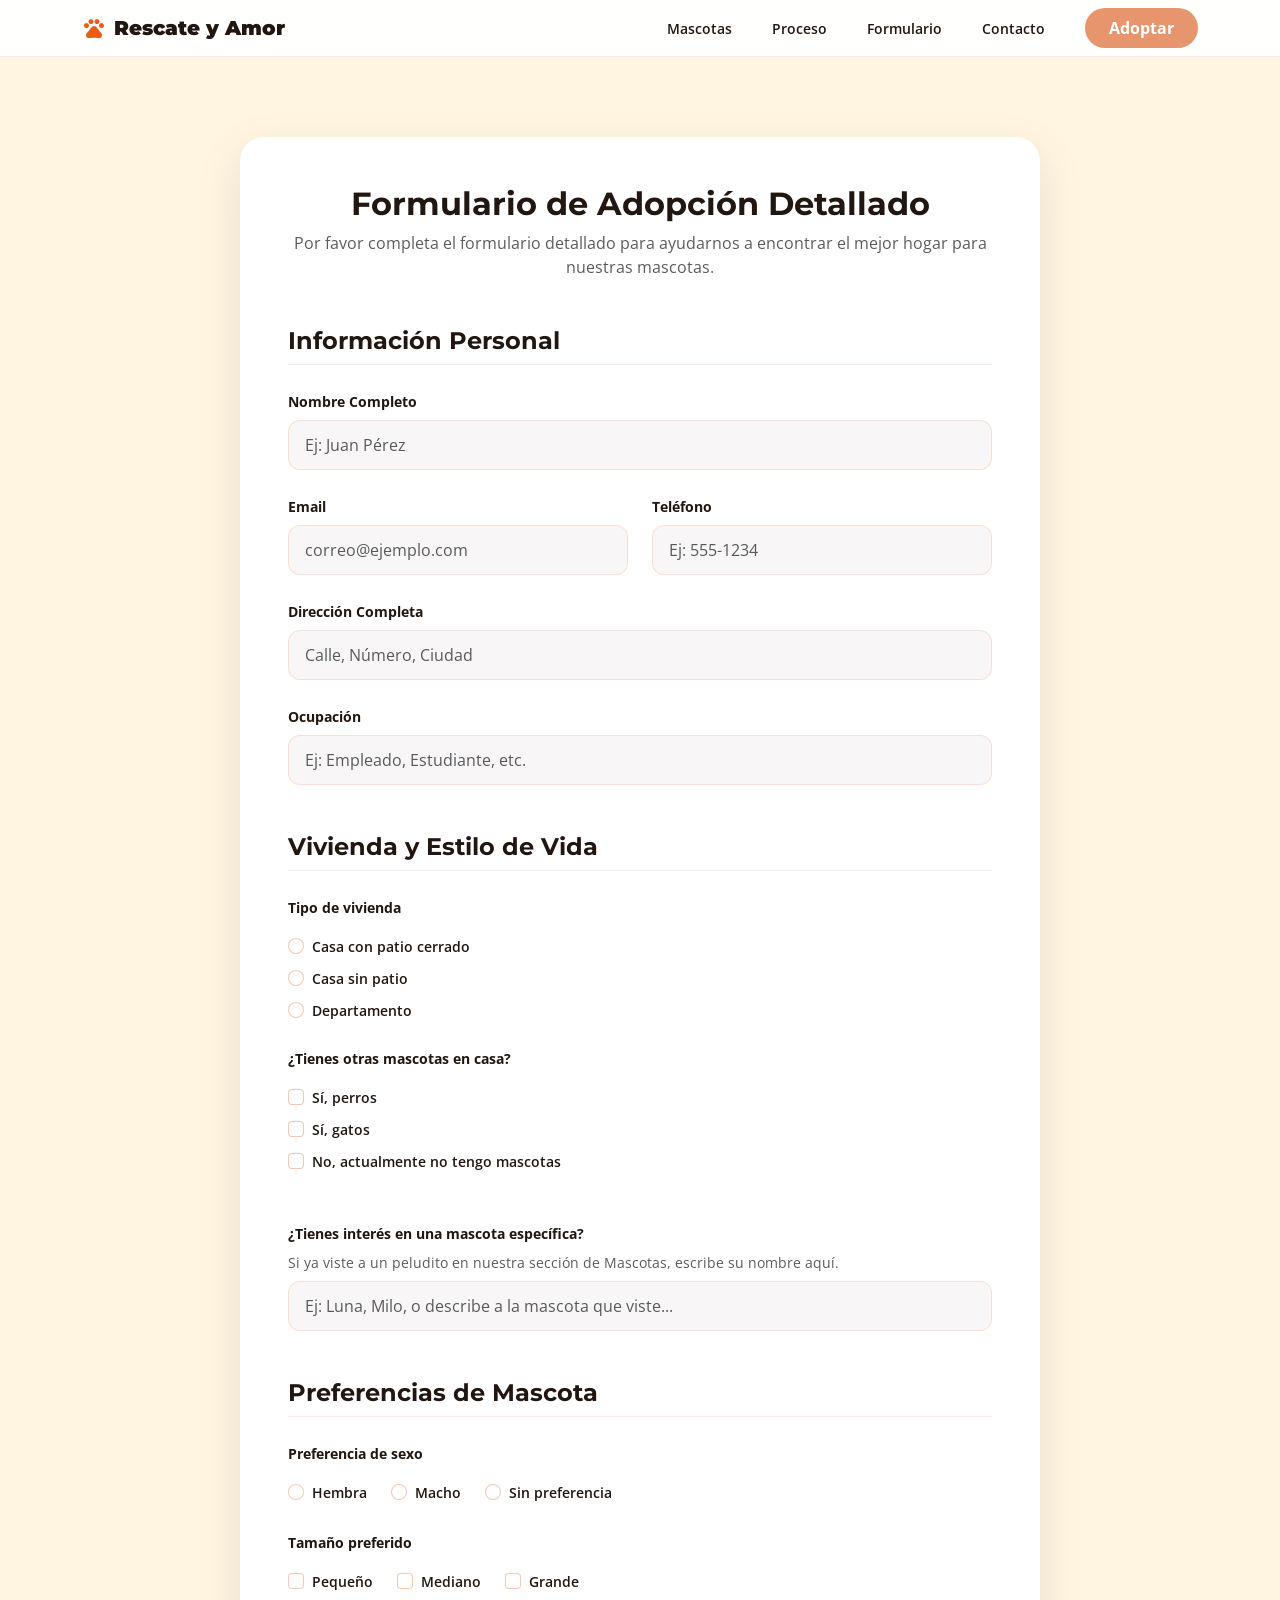
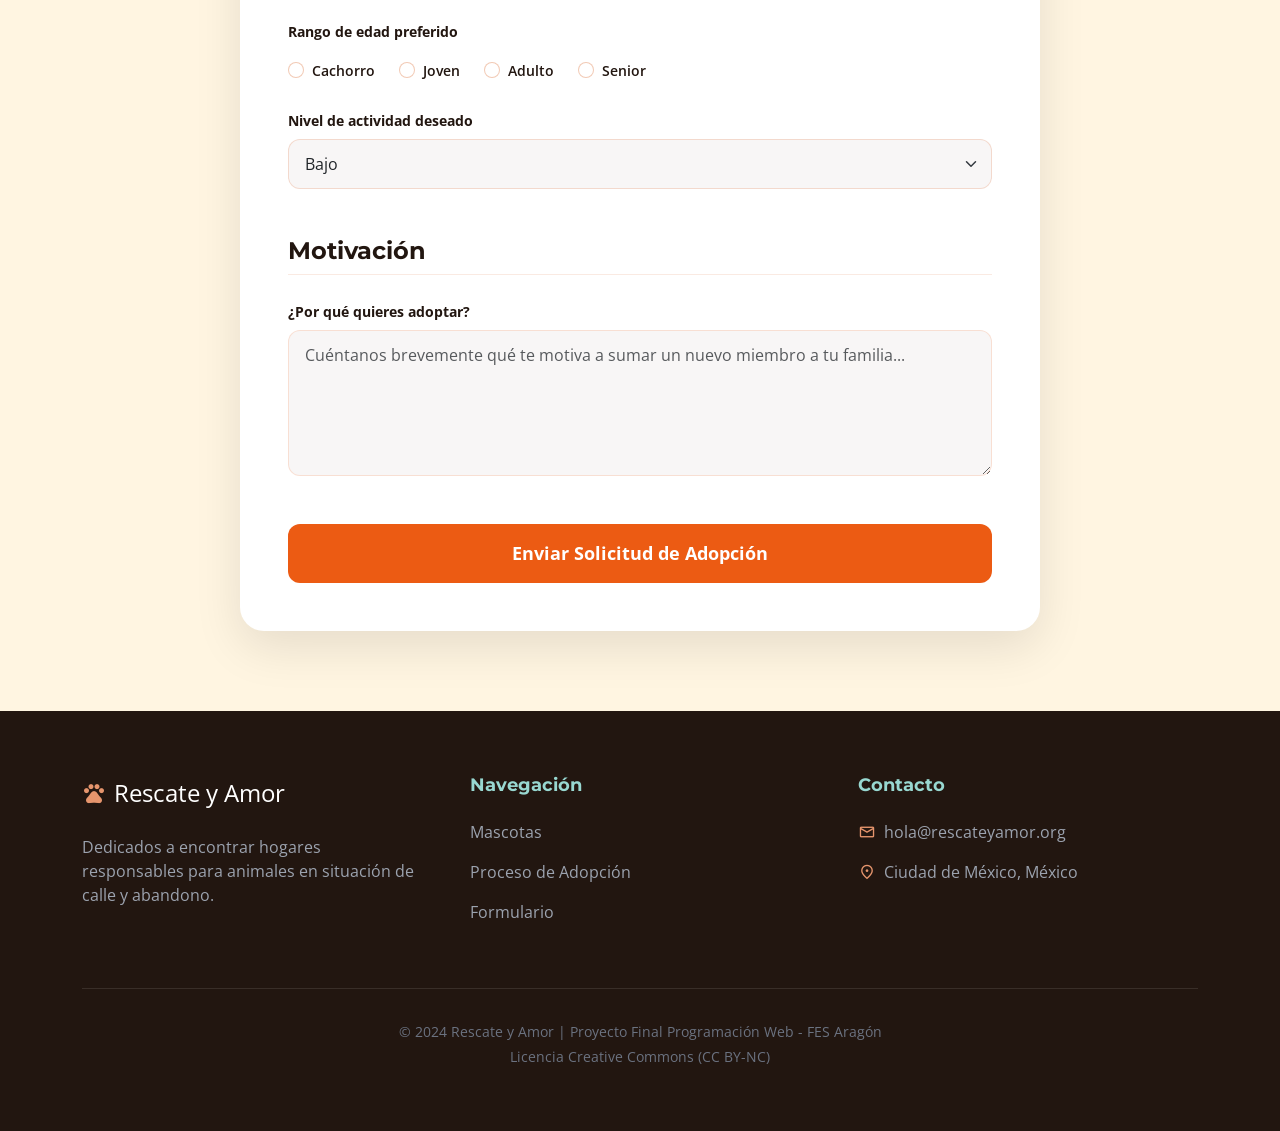
==== views/formulario.html @ e03c0bfc "Add HTML structure and styles for the adoption form page" ====
<!DOCTYPE html>
<html lang="es">
<head>
    <meta charset="utf-8">
    <meta content="width=device-width, initial-scale=1.0" name="viewport">
    <title>Formulario de Adopción - Rescate y Amor</title>
    
    <!-- Google Fonts -->
    <link rel="preconnect" href="https://fonts.googleapis.com">
    <link rel="preconnect" href="https://fonts.gstatic.com" crossorigin>
    <link href="https://fonts.googleapis.com/css2?family=Montserrat:wght@700;900&family=Open+Sans:wght@400;600;700&display=swap" rel="stylesheet">
    <link href="https://fonts.googleapis.com/css2?family=Material+Symbols+Outlined:wght,FILL@100..700,0..1&display=swap" rel="stylesheet">
    
    <!-- Bootstrap CSS -->
    <link href="https://cdn.jsdelivr.net/npm/bootstrap@5.3.2/dist/css/bootstrap.min.css" rel="stylesheet">
    
    <!-- Custom CSS -->
    <link href="../assests/css/formulario_styles.css" rel="stylesheet">
</head>
<body>

    <!-- Sticky Navbar -->
    <nav class="navbar navbar-expand-md sticky-top px-3">
        <div class="container-xl">
            <a class="navbar-brand d-flex align-items-center gap-2" href="#">
                <span class="material-symbols-outlined text-primary-icon">pets</span>
                Rescate y Amor
            </a>
            
            <button class="navbar-toggler border-0" type="button" data-bs-toggle="collapse" data-bs-target="#navbarNav" aria-controls="navbarNav" aria-expanded="false" aria-label="Toggle navigation">
                <span class="material-symbols-outlined">menu</span>
            </button>
            
            <div class="collapse navbar-collapse justify-content-end" id="navbarNav">
                <ul class="navbar-nav align-items-center gap-2 gap-md-4">
                    <li class="nav-item">
                        <a class="nav-link" href="index.html#mascotas">Mascotas</a>
                    </li>
                    <li class="nav-item">
                        <a class="nav-link" href="index.html#proceso">Proceso</a>
                    </li>
                    <li class="nav-item">
                        <a class="nav-link" href="formulario.html">Formulario</a>
                    </li>
                    <li class="nav-item">
                        <a class="nav-link" href="#contacto">Contacto</a>
                    </li>
                    <li class="nav-item mt-2 mt-md-0 ms-md-2">
                        <button class="btn btn-adoptar">Adoptar</button>
                    </li>
                </ul>
            </div>
        </div>
    </nav>

    <!-- Main Content -->
    <main class="form-wrapper">
        <div class="form-container">
            <div class="text-center mb-5">
                <h2 class="fw-black mb-2">Formulario de Adopción Detallado</h2>
                <p class="text-muted">Por favor completa el formulario detallado para ayudarnos a encontrar el mejor hogar para nuestras mascotas.</p>
            </div>

            <form>
                <!-- Información Personal -->
                <div class="mb-5">
                    <h3 class="section-title">Información Personal</h3>
                    <div class="row g-4">
                        <div class="col-12">
                            <label class="form-label">Nombre Completo</label>
                            <input class="form-control" placeholder="Ej: Juan Pérez" type="text" required>
                        </div>
                        <div class="col-md-6">
                            <label class="form-label">Email</label>
                            <input class="form-control" placeholder="correo@ejemplo.com" type="email" required>
                        </div>
                        <div class="col-md-6">
                            <label class="form-label">Teléfono</label>
                            <input class="form-control" placeholder="Ej: 555-1234" type="tel" required>
                        </div>
                        <div class="col-12">
                            <label class="form-label">Dirección Completa</label>
                            <input class="form-control" placeholder="Calle, Número, Ciudad" type="text" required>
                        </div>
                        <div class="col-12">
                            <label class="form-label">Ocupación</label>
                            <input class="form-control" placeholder="Ej: Empleado, Estudiante, etc." type="text" required>
                        </div>
                    </div>
                </div>

                <!-- Vivienda y Estilo de Vida -->
                <div class="mb-5">
                    <h3 class="section-title">Vivienda y Estilo de Vida</h3>
                    
                    <div class="mb-4">
                        <label class="form-label mb-3">Tipo de vivienda</label>
                        <div class="form-check mb-2">
                            <input class="form-check-input" name="vivienda" type="radio" id="casa-patio">
                            <label class="form-check-label" for="casa-patio">Casa con patio cerrado</label>
                        </div>
                        <div class="form-check mb-2">
                            <input class="form-check-input" name="vivienda" type="radio" id="casa-sin-patio">
                            <label class="form-check-label" for="casa-sin-patio">Casa sin patio</label>
                        </div>
                        <div class="form-check">
                            <input class="form-check-input" name="vivienda" type="radio" id="departamento">
                            <label class="form-check-label" for="departamento">Departamento</label>
                        </div>
                    </div>

                    <div class="mb-4">
                        <label class="form-label mb-3">¿Tienes otras mascotas en casa?</label>
                        <div class="form-check mb-2">
                            <input class="form-check-input" type="checkbox" id="mascota-perro">
                            <label class="form-check-label" for="mascota-perro">Sí, perros</label>
                        </div>
                        <div class="form-check mb-2">
                            <input class="form-check-input" type="checkbox" id="mascota-gato">
                            <label class="form-check-label" for="mascota-gato">Sí, gatos</label>
                        </div>
                        <div class="form-check">
                            <input class="form-check-input" type="checkbox" id="mascota-ninguna">
                            <label class="form-check-label" for="mascota-ninguna">No, actualmente no tengo mascotas</label>
                        </div>
                    </div>
                </div>

                <!-- Interés Específico -->
                <div class="mb-5">
                    <label class="form-label">¿Tienes interés en una mascota específica?</label>
                    <p class="small text-muted mb-2">Si ya viste a un peludito en nuestra sección de Mascotas, escribe su nombre aquí.</p>
                    <input class="form-control" placeholder="Ej: Luna, Milo, o describe a la mascota que viste..." type="text">
                </div>

                <!-- Preferencias de Mascota -->
                <div class="mb-5">
                    <h3 class="section-title">Preferencias de Mascota</h3>
                    
                    <div class="mb-4">
                        <label class="form-label mb-3">Preferencia de sexo</label>
                        <div class="d-flex flex-wrap gap-4">
                            <div class="form-check">
                                <input class="form-check-input" name="sexo" type="radio" id="sexo-hembra" value="hembra">
                                <label class="form-check-label" for="sexo-hembra">Hembra</label>
                            </div>
                            <div class="form-check">
                                <input class="form-check-input" name="sexo" type="radio" id="sexo-macho" value="macho">
                                <label class="form-check-label" for="sexo-macho">Macho</label>
                            </div>
                            <div class="form-check">
                                <input class="form-check-input" name="sexo" type="radio" id="sexo-indiferente" value="sin_preferencia">
                                <label class="form-check-label" for="sexo-indiferente">Sin preferencia</label>
                            </div>
                        </div>
                    </div>

                    <div class="mb-4">
                        <label class="form-label mb-3">Tamaño preferido</label>
                        <div class="d-flex flex-wrap gap-4">
                            <div class="form-check">
                                <input class="form-check-input" name="tamano" type="checkbox" id="tamano-pequeno" value="pequeno">
                                <label class="form-check-label" for="tamano-pequeno">Pequeño</label>
                            </div>
                            <div class="form-check">
                                <input class="form-check-input" name="tamano" type="checkbox" id="tamano-mediano" value="mediano">
                                <label class="form-check-label" for="tamano-mediano">Mediano</label>
                            </div>
                            <div class="form-check">
                                <input class="form-check-input" name="tamano" type="checkbox" id="tamano-grande" value="grande">
                                <label class="form-check-label" for="tamano-grande">Grande</label>
                            </div>
                        </div>
                    </div>

                    <div class="mb-4">
                        <label class="form-label mb-3">Rango de edad preferido</label>
                        <div class="d-flex flex-wrap gap-4">
                            <div class="form-check">
                                <input class="form-check-input" name="edad" type="radio" id="edad-cachorro" value="cachorro">
                                <label class="form-check-label" for="edad-cachorro">Cachorro</label>
                            </div>
                            <div class="form-check">
                                <input class="form-check-input" name="edad" type="radio" id="edad-joven" value="joven">
                                <label class="form-check-label" for="edad-joven">Joven</label>
                            </div>
                            <div class="form-check">
                                <input class="form-check-input" name="edad" type="radio" id="edad-adulto" value="adulto">
                                <label class="form-check-label" for="edad-adulto">Adulto</label>
                            </div>
                            <div class="form-check">
                                <input class="form-check-input" name="edad" type="radio" id="edad-senior" value="senior">
                                <label class="form-check-label" for="edad-senior">Senior</label>
                            </div>
                        </div>
                    </div>

                    <div class="mb-4">
                        <label class="form-label mb-2">Nivel de actividad deseado</label>
                        <select class="form-select">
                            <option value="bajo">Bajo</option>
                            <option value="moderado">Moderado</option>
                            <option value="alto">Alto</option>
                        </select>
                    </div>
                </div>

                <!-- Motivación -->
                <div class="mb-5">
                    <h3 class="section-title">Motivación</h3>
                    <div>
                        <label class="form-label mb-2">¿Por qué quieres adoptar?</label>
                        <textarea class="form-control" rows="5" placeholder="Cuéntanos brevemente qué te motiva a sumar un nuevo miembro a tu familia..."></textarea>
                    </div>
                </div>

                <button type="submit" class="btn btn-submit">Enviar Solicitud de Adopción</button>
            </form>
        </div>
    </main>

    <!-- Footer -->
    <footer id="contacto">
        <div class="container-xl">
            <div class="row g-5 mb-5">
                <div class="col-md-4">
                    <div class="d-flex align-items-center gap-2 mb-4">
                        <span class="material-symbols-outlined" style="color: var(--accent-warm);">pets</span>
                        <span class="fs-4 fw-black">Rescate y Amor</span>
                    </div>
                    <p style="color: #9ca3af;">Dedicados a encontrar hogares responsables para animales en situación de calle y abandono.</p>
                </div>
                
                <div class="col-md-4">
                    <h4>Navegación</h4>
                    <ul>
                        <li><a href="index.html#mascotas">Mascotas</a></li>
                        <li><a href="index.html#proceso">Proceso de Adopción</a></li>
                        <li><a href="formulario.html">Formulario</a></li>
                    </ul>
                </div>
                
                <div class="col-md-4">
                    <h4>Contacto</h4>
                    <ul class="d-flex flex-column gap-3">
                        <li class="d-flex align-items-center gap-2 mb-0">
                            <span class="material-symbols-outlined" style="color: var(--accent-warm); font-size: 18px;">mail</span>
                            hola@rescateyamor.org
                        </li>
                        <li class="d-flex align-items-center gap-2 mb-0">
                            <span class="material-symbols-outlined" style="color: var(--accent-warm); font-size: 18px;">location_on</span>
                            Ciudad de México, México
                        </li>
                    </ul>
                </div>
            </div>
            
            <div class="footer-bottom">
                <p class="mb-1">© 2024 Rescate y Amor | Proyecto Final Programación Web - FES Aragón</p>
                <p class="mb-0">Licencia Creative Commons (CC BY-NC)</p>
            </div>
        </div>
    </footer>

    <!-- Bootstrap JS -->
    <script src="https://cdn.jsdelivr.net/npm/bootstrap@5.3.2/dist/js/bootstrap.bundle.min.js"></script>
</body>
</html>
---- assests/css/formulario_styles.css ----
/* styles.css */
:root {
  --primary-color: #ec5b13;
  --accent-warm: #E6956D;
  --accent-mint: #98D8D1;
  --background-cream: #FFF5E1;
  --background-light: #f8f6f6;
  --background-dark: #221610;
  --text-main: #221610;
  --text-muted: #6b5a55;
}

body {
  font-family: 'Open Sans', sans-serif;
  background-color: var(--background-cream);
  color: var(--text-main);
}

h1, h2, h3, h4, h5, h6, .navbar-brand {
  font-family: 'Montserrat', sans-serif;
  font-weight: 700;
}

/* Navbar */
.navbar {
  background-color: rgba(255, 255, 255, 0.95);
  backdrop-filter: blur(10px);
  border-bottom: 1px solid rgba(230, 149, 109, 0.2);
}

.navbar-brand {
  color: var(--text-main);
  font-weight: 900;
  font-size: 1.25rem;
}

.nav-link {
  color: var(--text-main);
  font-weight: 600;
  font-size: 0.875rem;
  transition: color 0.3s;
}

.nav-link:hover {
  color: var(--primary-color);
}

.btn-adoptar {
  background-color: var(--accent-warm);
  color: white;
  border-radius: 50rem;
  padding: 0.5rem 1.5rem;
  font-weight: 700;
  transition: all 0.3s ease;
  border: none;
}

.btn-adoptar:hover {
  background-color: var(--primary-color);
  color: white;
  transform: scale(1.05);
}

/* Material Icons Alignment */
.material-symbols-outlined {
  vertical-align: middle;
}

.text-primary-icon {
  color: var(--primary-color);
}

/* Form Container */
.form-wrapper {
  padding: 5rem 1.5rem;
}

.form-container {
  background-color: white;
  border-radius: 1.5rem;
  padding: 3rem;
  box-shadow: 0 1rem 3rem rgba(0, 0, 0, 0.1);
  max-width: 800px;
  margin: 0 auto;
}

.section-title {
  color: var(--text-main);
  border-bottom: 1px solid rgba(230, 149, 109, 0.2);
  padding-bottom: 0.5rem;
  margin-bottom: 1.5rem;
  font-size: 1.5rem;
}

/* Form Controls */
.form-label {
  font-weight: 700;
  font-size: 0.875rem;
  color: var(--text-main);
  margin-bottom: 0.5rem;
}

.form-control, .form-select {
  background-color: var(--background-light);
  border: 1px solid rgba(230, 149, 109, 0.3);
  border-radius: 0.75rem;
  padding: 0.75rem 1rem;
}

.form-control:focus, .form-select:focus {
  border-color: var(--primary-color);
  box-shadow: 0 0 0 0.25rem rgba(236, 91, 19, 0.25);
}

.form-check-label {
  font-size: 0.875rem;
  font-weight: 600;
  cursor: pointer;
}

.form-check-input {
  border-color: rgba(230, 149, 109, 0.5);
  cursor: pointer;
}

.form-check-input:checked {
  background-color: var(--primary-color);
  border-color: var(--primary-color);
}

.btn-submit {
  background-color: var(--primary-color);
  color: white;
  border: none;
  border-radius: 0.75rem;
  padding: 1rem;
  font-weight: 700;
  font-size: 1.125rem;
  width: 100%;
  transition: transform 0.2s ease, background-color 0.2s ease;
}

.btn-submit:hover {
  background-color: #d14a0b;
  transform: scale(1.02);
  color: white;
}

/* Footer */
footer {
  background-color: var(--background-dark);
  color: white;
  padding: 4rem 1.5rem;
}

footer h4 {
  color: var(--accent-mint);
  font-size: 1.125rem;
  margin-bottom: 1.5rem;
}

footer ul {
  list-style: none;
  padding: 0;
}

footer ul li {
  margin-bottom: 1rem;
  color: #9ca3af;
}

footer a {
  color: #9ca3af;
  text-decoration: none;
  transition: color 0.3s;
}

footer a:hover {
  color: white;
}

.footer-bottom {
  border-top: 1px solid rgba(255, 255, 255, 0.1);
  padding-top: 2rem;
  margin-top: 3rem;
  text-align: center;
  color: #6b7280;
  font-size: 0.875rem;
}
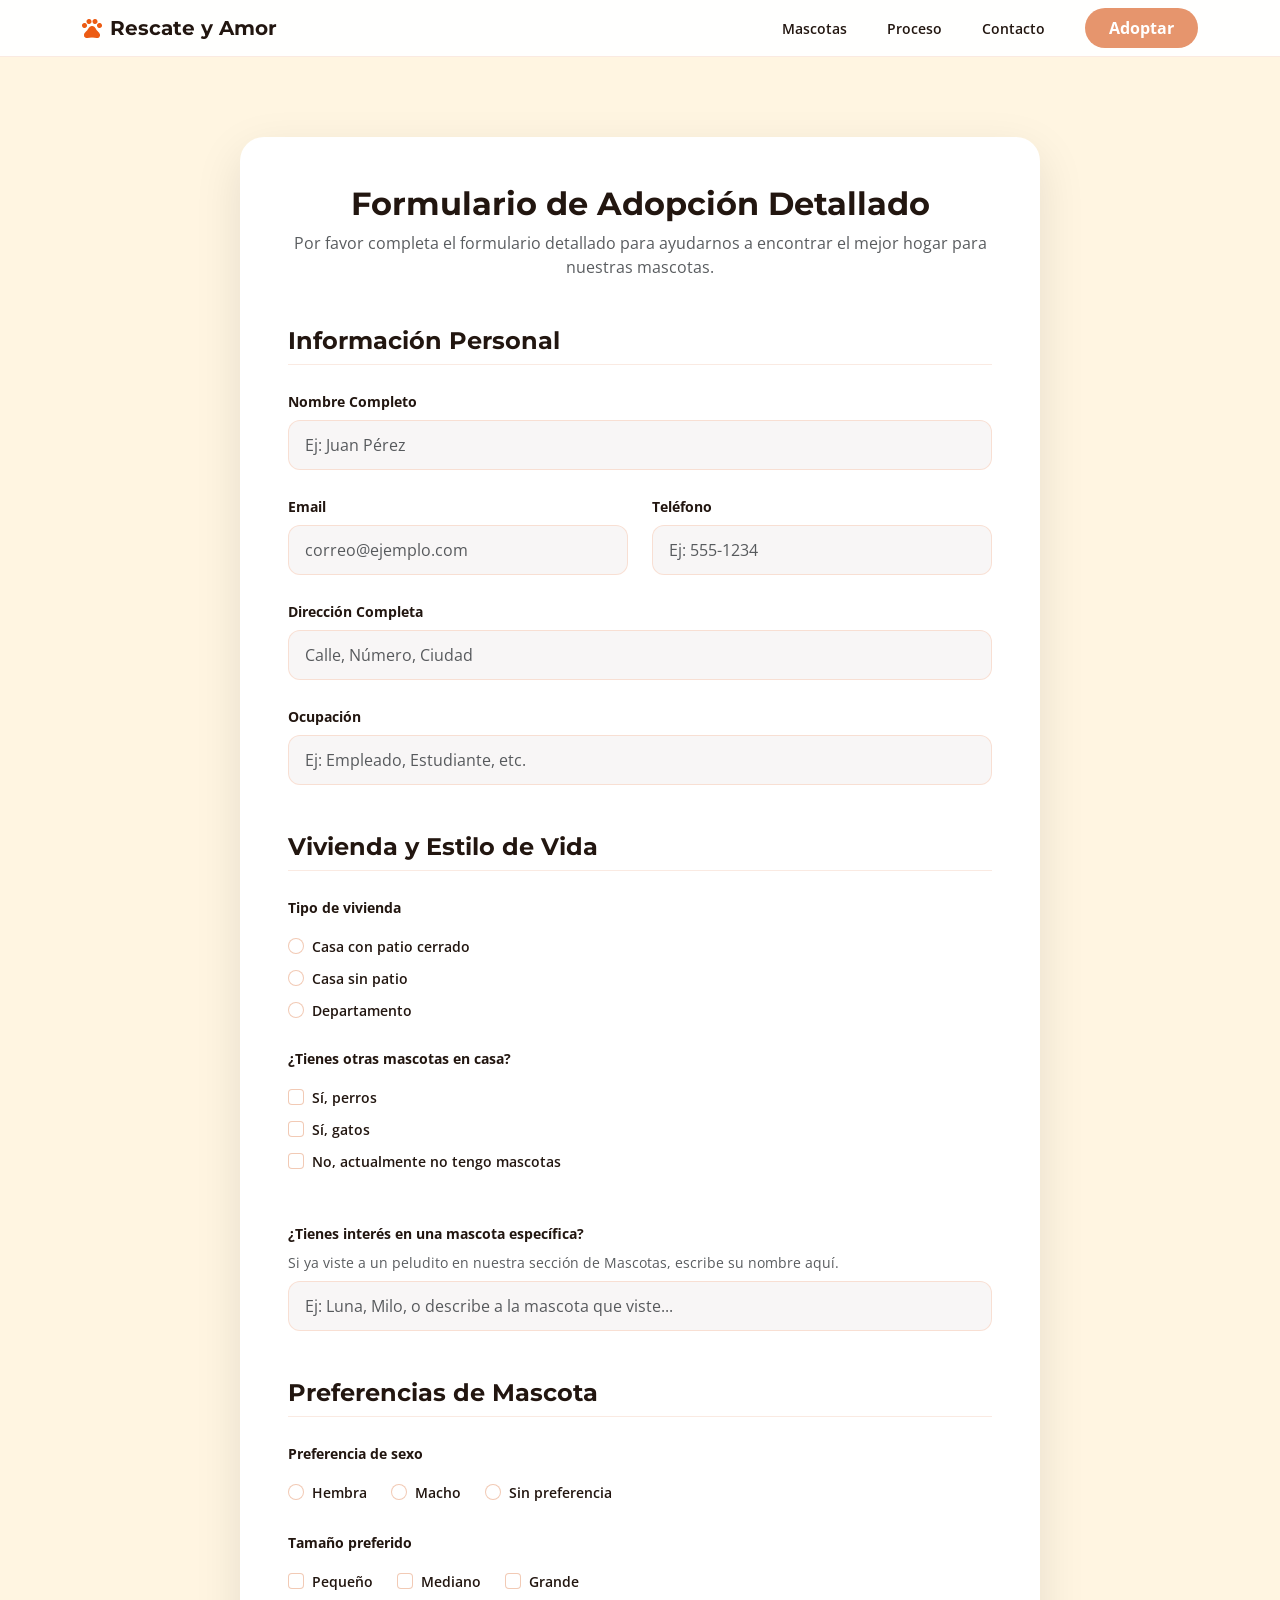
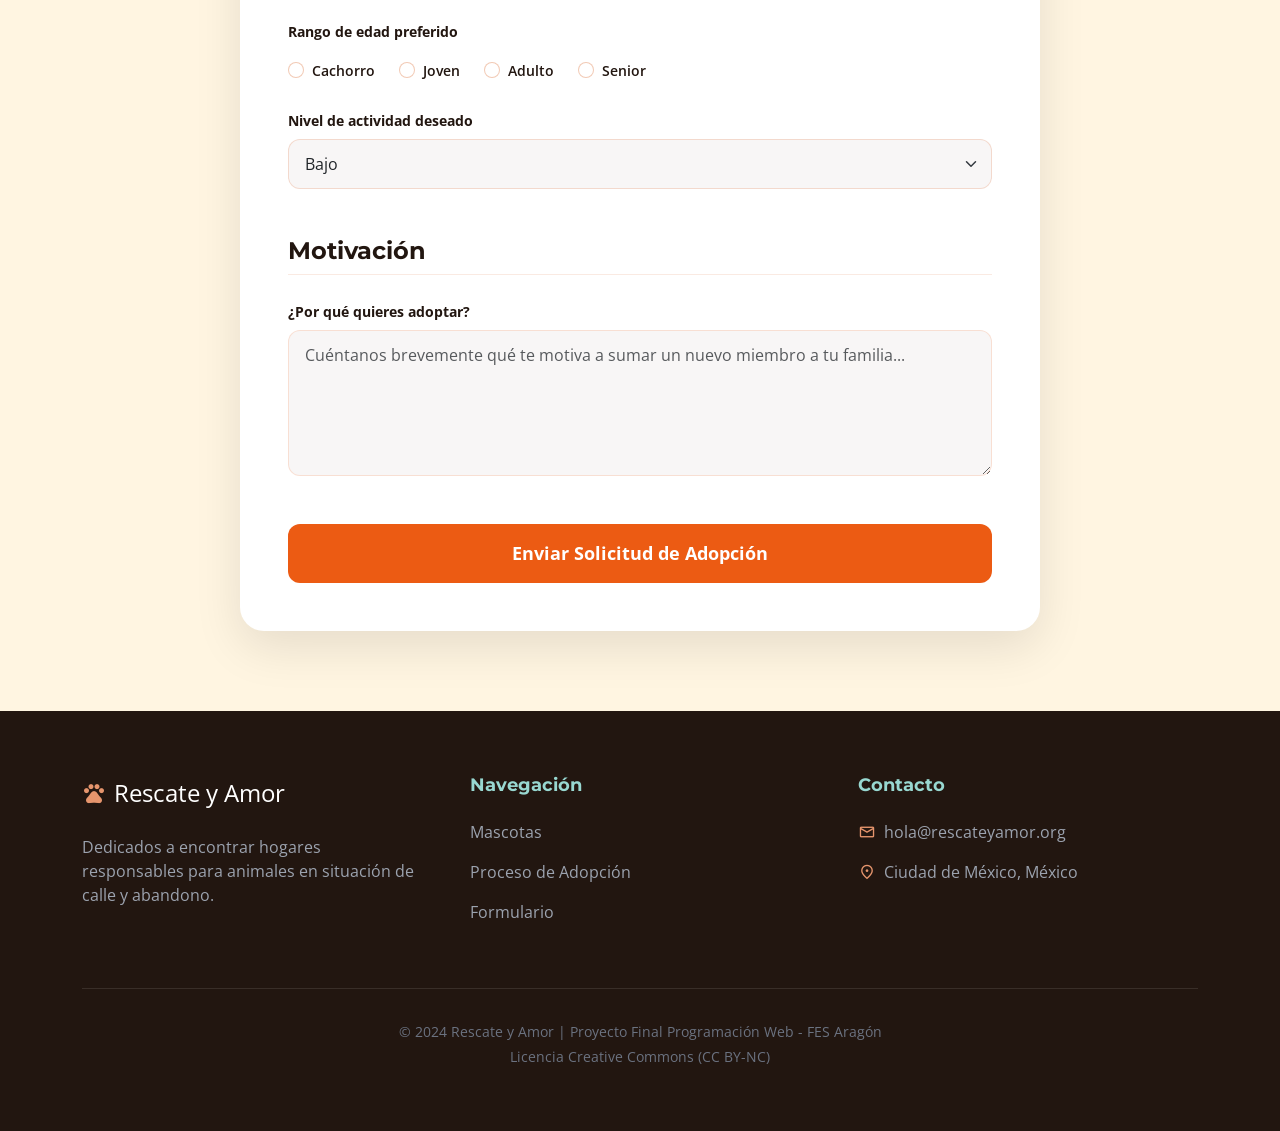
==== commit c7f36bc7: "Update styles for adoption cards, adjust image sizes, and modify navigation links" ====
--- a/views/formulario.html
+++ b/views/formulario.html
@@ -8,7 +8,7 @@
     <!-- Google Fonts -->
     <link rel="preconnect" href="https://fonts.googleapis.com">
     <link rel="preconnect" href="https://fonts.gstatic.com" crossorigin>
-    <link href="https://fonts.googleapis.com/css2?family=Montserrat:wght@700;900&family=Open+Sans:wght@400;600;700&display=swap" rel="stylesheet">
+    <link href="https://fonts.googleapis.com/css2?family=Montserrat:wght@700;900&family=Open+Sans:wght@400;500;600;700&display=swap" rel="stylesheet">
     <link href="https://fonts.googleapis.com/css2?family=Material+Symbols+Outlined:wght,FILL@100..700,0..1&display=swap" rel="stylesheet">
     
     <!-- Bootstrap CSS -->
@@ -22,8 +22,8 @@
     <!-- Sticky Navbar -->
     <nav class="navbar navbar-expand-md sticky-top px-3">
         <div class="container-xl">
-            <a class="navbar-brand d-flex align-items-center gap-2" href="#">
-                <span class="material-symbols-outlined text-primary-icon">pets</span>
+            <a class="navbar-brand fw-bold d-flex align-items-center gap-2" href="../index.html">
+                <img src="/assests/imagenes/icon.png" width="20px" alt="icono de pagina">
                 Rescate y Amor
             </a>
             
@@ -38,9 +38,6 @@
                     </li>
                     <li class="nav-item">
                         <a class="nav-link" href="index.html#proceso">Proceso</a>
-                    </li>
-                    <li class="nav-item">
-                        <a class="nav-link" href="formulario.html">Formulario</a>
                     </li>
                     <li class="nav-item">
                         <a class="nav-link" href="#contacto">Contacto</a>
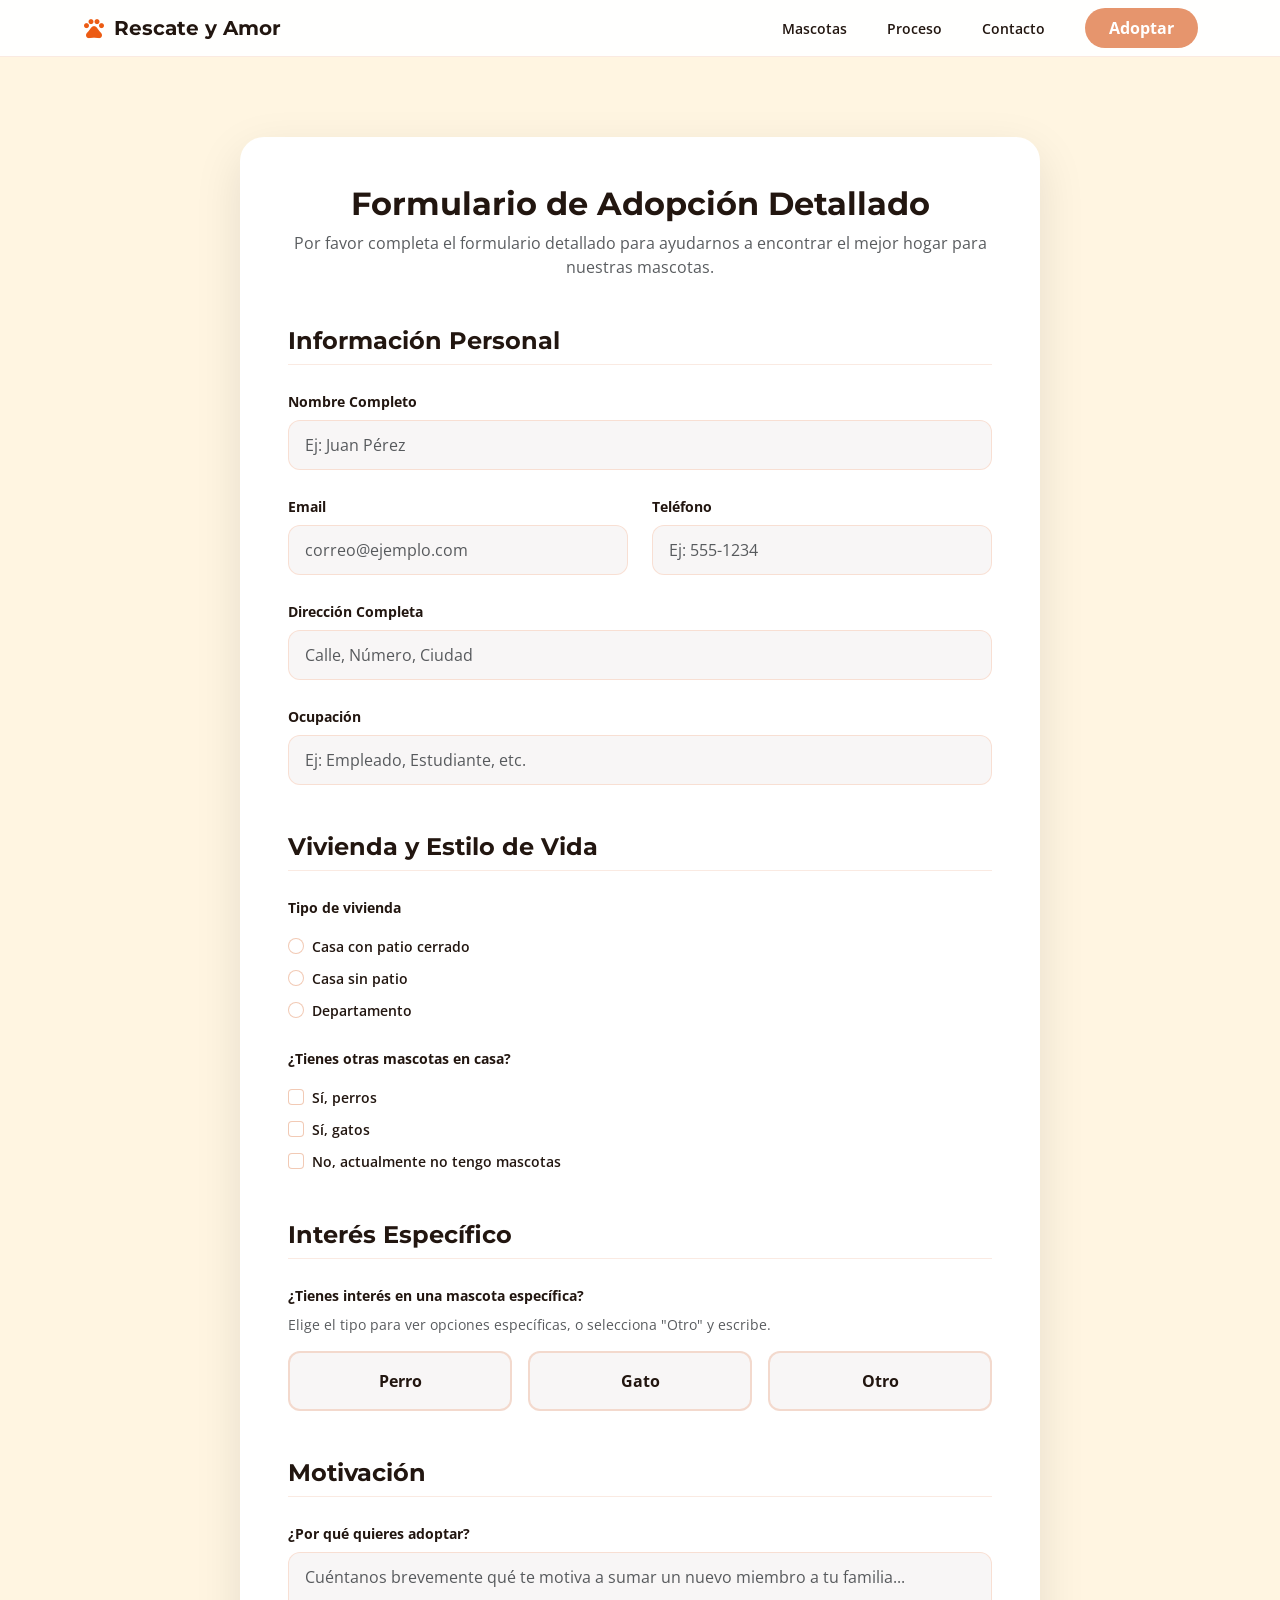
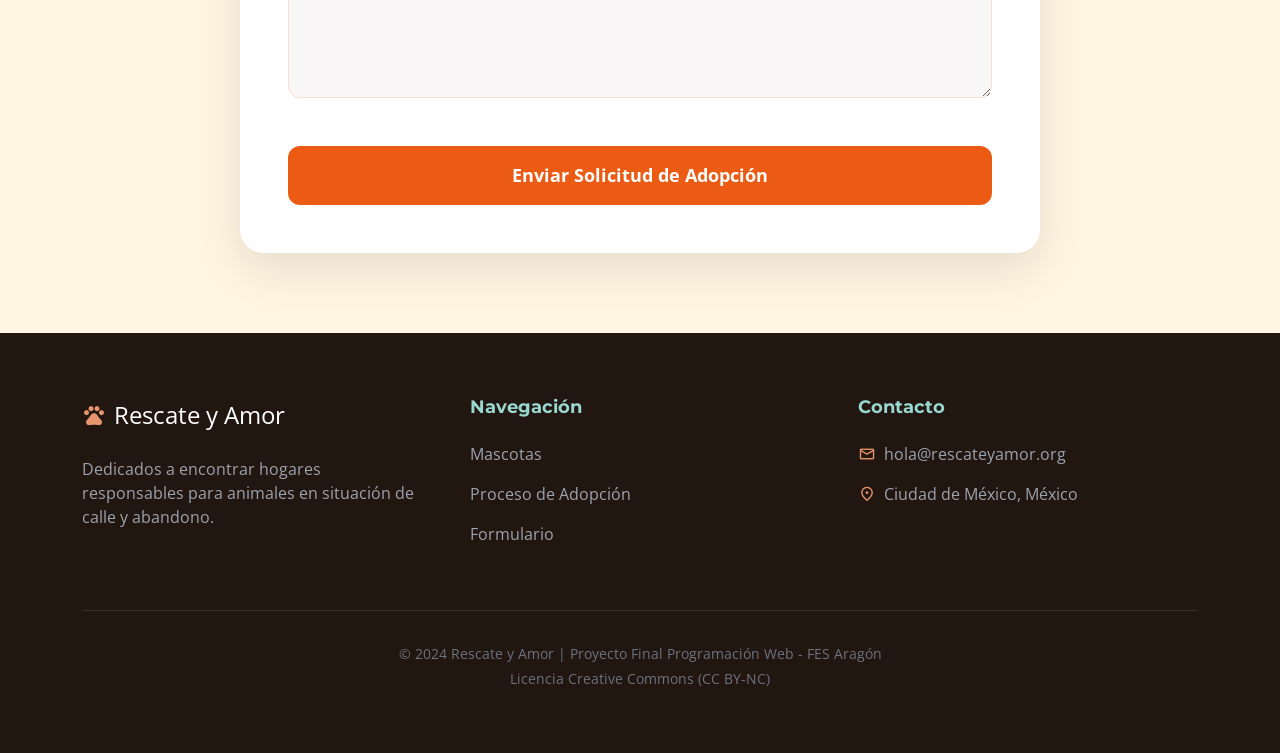
==== commit c7678269: "Add conditional logic and styles for pet selection in adoption form" ====
--- a/views/formulario.html
+++ b/views/formulario.html
@@ -22,8 +22,8 @@
     <!-- Sticky Navbar -->
     <nav class="navbar navbar-expand-md sticky-top px-3">
         <div class="container-xl">
-            <a class="navbar-brand fw-bold d-flex align-items-center gap-2" href="../index.html">
-                <img src="/assests/imagenes/icon.png" width="20px" alt="icono de pagina">
+            <a class="navbar-brand fw-bold d-flex align-items-center gap-2" href="#">
+                <span class="material-symbols-outlined text-primary-icon">pets</span>
                 Rescate y Amor
             </a>
             
@@ -34,10 +34,10 @@
             <div class="collapse navbar-collapse justify-content-end" id="navbarNav">
                 <ul class="navbar-nav align-items-center gap-2 gap-md-4">
                     <li class="nav-item">
-                        <a class="nav-link" href="index.html#mascotas">Mascotas</a>
+                        <a class="nav-link" href="#">Mascotas</a>
                     </li>
                     <li class="nav-item">
-                        <a class="nav-link" href="index.html#proceso">Proceso</a>
+                        <a class="nav-link" href="#">Proceso</a>
                     </li>
                     <li class="nav-item">
                         <a class="nav-link" href="#contacto">Contacto</a>
@@ -59,6 +59,12 @@
             </div>
 
             <form>
+                <!-- RADIOS OCULTOS PARA LÓGICA CONDICIONAL CSS -->
+                <!-- ¡Deben ser hermanos de los divs que queremos ocultar/mostrar! -->
+                <input type="radio" id="pet-dog" name="pet_type" class="d-none">
+                <input type="radio" id="pet-cat" name="pet_type" class="d-none">
+                <input type="radio" id="pet-other" name="pet_type" class="d-none">
+
                 <!-- Información Personal -->
                 <div class="mb-5">
                     <h3 class="section-title">Información Personal</h3>
@@ -123,15 +129,33 @@
                     </div>
                 </div>
 
-                <!-- Interés Específico -->
-                <div class="mb-5">
+                <!-- Interés Específico (Selector Principal) -->
+                <div class="mb-5 pet-selection-wrapper">
+                    <h3 class="section-title">Interés Específico</h3>
                     <label class="form-label">¿Tienes interés en una mascota específica?</label>
-                    <p class="small text-muted mb-2">Si ya viste a un peludito en nuestra sección de Mascotas, escribe su nombre aquí.</p>
-                    <input class="form-control" placeholder="Ej: Luna, Milo, o describe a la mascota que viste..." type="text">
-                </div>
-
-                <!-- Preferencias de Mascota -->
-                <div class="mb-5">
+                    <p class="small text-muted mb-3">Elige el tipo para ver opciones específicas, o selecciona "Otro" y escribe.</p>
+                    
+                    <div class="d-flex flex-wrap gap-3">
+                        <label for="pet-dog" class="pet-selector-btn label-dog">
+                            Perro
+                        </label>
+                        <label for="pet-cat" class="pet-selector-btn label-cat">
+                            Gato
+                        </label>
+                        <label for="pet-other" class="pet-selector-btn label-other">
+                            Otro
+                        </label>
+                    </div>
+                </div>
+
+                <!-- Opciones para 'Otro' (Oculto por defecto) -->
+                <div class="mb-5 hidden-section conditional-other">
+                    <label class="form-label">Describe la mascota</label>
+                    <input class="form-control" name="other_pet" placeholder="Ej: conejo, hurón, ave..." type="text">
+                </div>
+
+                <!-- Preferencias de Mascota (Oculto por defecto, solo sale con Perro o Gato) -->
+                <div class="mb-5 hidden-section conditional-preferences">
                     <h3 class="section-title">Preferencias de Mascota</h3>
                     
                     <div class="mb-4">
@@ -231,8 +255,8 @@
                 <div class="col-md-4">
                     <h4>Navegación</h4>
                     <ul>
-                        <li><a href="index.html#mascotas">Mascotas</a></li>
-                        <li><a href="index.html#proceso">Proceso de Adopción</a></li>
+                        <li><a href="#">Mascotas</a></li>
+                        <li><a href="#">Proceso de Adopción</a></li>
                         <li><a href="formulario.html">Formulario</a></li>
                     </ul>
                 </div>
--- a/assests/css/formulario_styles.css
+++ b/assests/css/formulario_styles.css
@@ -187,3 +187,60 @@
   color: #6b7280;
   font-size: 0.875rem;
 }
+
+/* =========================================
+   LÓGICA CONDICIONAL PURA CON CSS
+   ========================================= */
+
+.hidden-section {
+  display: none;
+}
+
+/* Mostrar preferencias cuando se selecciona Perro o Gato */
+#pet-dog:checked ~ .conditional-preferences,
+#pet-cat:checked ~ .conditional-preferences {
+  display: block;
+  animation: fadeIn 0.4s ease-out forwards;
+}
+
+/* Mostrar campo de texto cuando se selecciona Otro */
+#pet-other:checked ~ .conditional-other {
+  display: block;
+  animation: fadeIn 0.4s ease-out forwards;
+}
+
+/* Estilos de las etiquetas de selección (Perro, Gato, Otro) */
+.pet-selector-btn {
+  flex: 1;
+  text-align: center;
+  padding: 1rem;
+  border: 2px solid rgba(230, 149, 109, 0.3);
+  border-radius: 0.75rem;
+  cursor: pointer;
+  background-color: var(--background-light);
+  color: var(--text-main);
+  font-weight: 700;
+  transition: all 0.3s ease;
+  min-width: 100px;
+}
+
+.pet-selector-btn:hover {
+  border-color: var(--primary-color);
+  color: var(--primary-color);
+  background-color: rgba(236, 91, 19, 0.05);
+}
+
+/* Cambio visual en las etiquetas cuando su radio button asociado está marcado */
+#pet-dog:checked ~ .pet-selection-wrapper .label-dog,
+#pet-cat:checked ~ .pet-selection-wrapper .label-cat,
+#pet-other:checked ~ .pet-selection-wrapper .label-other {
+  background-color: var(--primary-color);
+  color: white;
+  border-color: var(--primary-color);
+  box-shadow: 0 4px 12px rgba(236, 91, 19, 0.2);
+}
+
+@keyframes fadeIn {
+  from { opacity: 0; transform: translateY(-10px); }
+  to { opacity: 1; transform: translateY(0); }
+}
